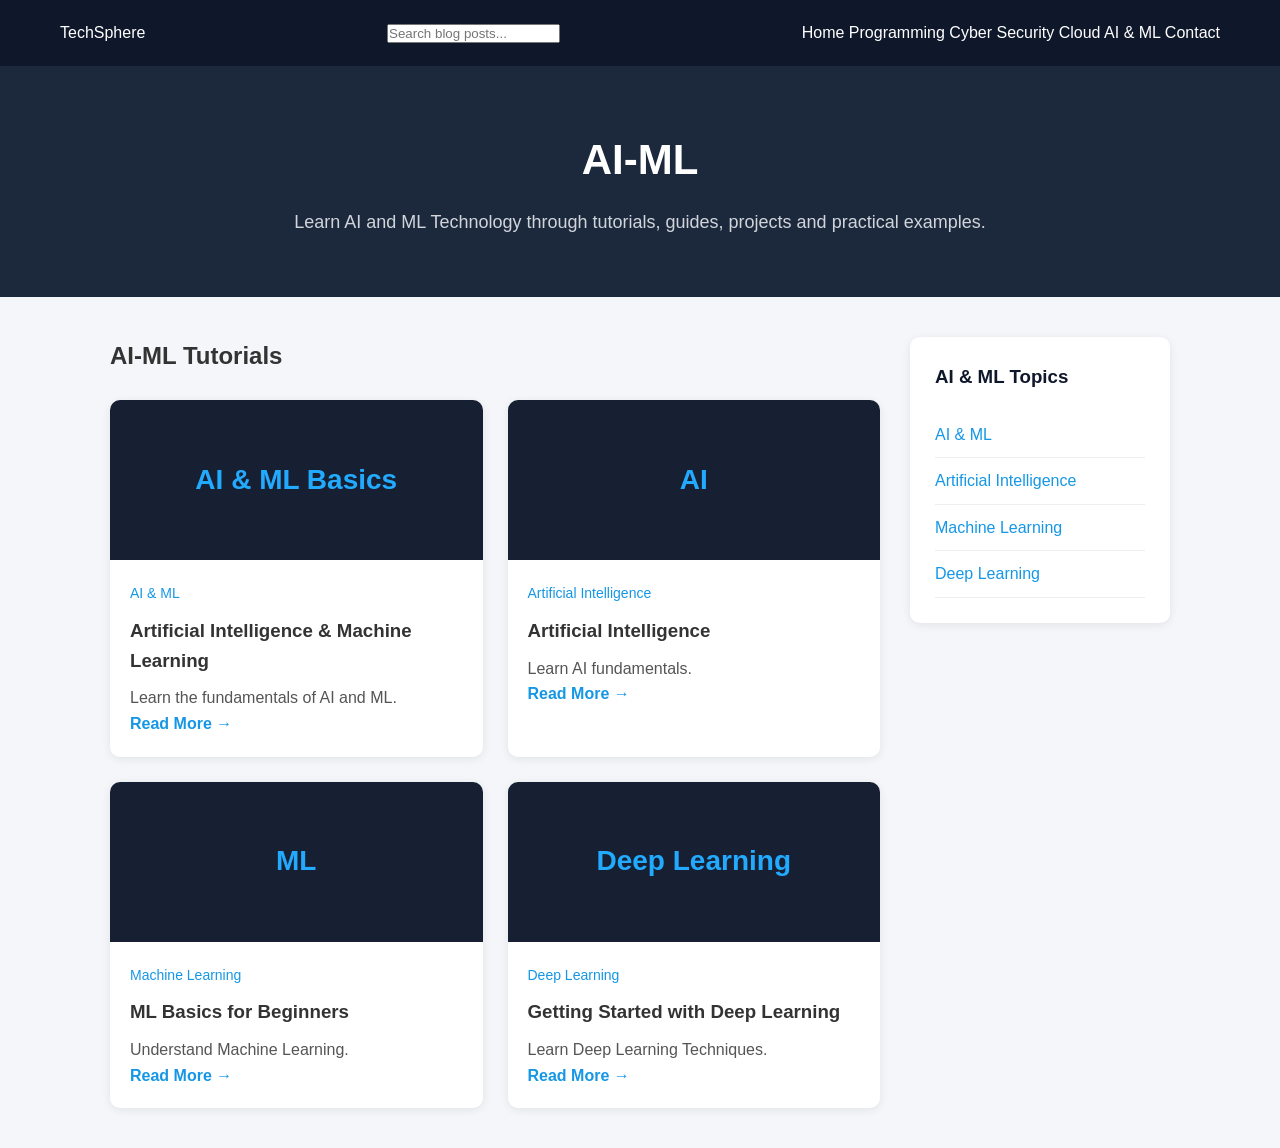
==== ai-ml.html @ a75fac4f "Added AI-ML section and styled it." ====
<!DOCTYPE html>
<html lang="en">

<head>
    <meta charset="UTF-8">
    <meta name="viewport" content="width=device-width, initial-scale=1.0">

    <title>Cloud | TechSphere</title>

    <link rel="stylesheet" href="/css/style.css">
    <link rel="stylesheet" href="/css/ai-ml.css">
</head>

<body>

    <!-- HEADER -->
    <header class="header">

        <div class="logo">
            TechSphere
        </div>

        <div class="search-box">
            <input type="text" placeholder="Search blog posts...">
        </div>

        <nav class="navbar">
            <a href="index.html">Home</a>
            <a href="programming.html" class="active">Programming</a>
            <a href="cybersecurity.html">Cyber Security</a>
            <a href="cloud.html">Cloud</a>
            <a href="ai-ml.html">AI & ML</a>
            <a href="contact.html">Contact</a>
        </nav>

    </header>


    <!-- AI-ML CONTENT -->
    <main>

        <section class="aiml-hero">
            <h1>AI-ML</h1>

            <p>
                Learn AI and ML Technology through tutorials, guides,
                projects and practical examples.
            </p>
        </section>


        <section class="aiml-section">

            <div class="aiml-main">

                <h2>AI-ML Tutorials</h2>

                <div class="article-grid">
                
                    <article class="article-card">
                        <div class="article-image">
                            AI & ML Basics
                        </div>

                        <div class="article-content">
                            <span>AI & ML </span>

                            <h3>
                                Artificial Intelligence & Machine Learning
                            </h3>

                            <p>
                                Learn the fundamentals of AI and ML.
                            </p>

                            <a href="#">Read More →</a>
                        </div>
                    </article>


                    <article class="article-card">
                        <div class="article-image">
                            AI
                        </div>

                        <div class="article-content">
                            <span>Artificial Intelligence</span>

                            <h3>
                                Artificial Intelligence
                            </h3>

                            <p>
                                Learn AI fundamentals.
                                
                            </p>

                            <a href="#">Read More →</a>
                        </div>
                    </article>


                    <article class="article-card">
                        <div class="article-image">
                            ML
                        </div>

                        <div class="article-content">
                            <span>Machine Learning</span>

                            <h3>
                                ML Basics for Beginners
                            </h3>

                            <p>
                                Understand Machine Learning.
                            </p>

                            <a href="#">Read More →</a>
                        </div>
                    </article>


                    <article class="article-card">
                        <div class="article-image">
                            Deep Learning
                        </div>

                        <div class="article-content">
                            <span>Deep Learning</span>

                            <h3>
                                Getting Started with Deep Learning
                            </h3>

                            <p>
                                Learn Deep Learning Techniques.
                                
                            </p>

                            <a href="#">Read More →</a>
                        </div>
                    </article>

                </div>

            </div>


            <aside class="aiml-sidebar">

                <h3>AI & ML Topics</h3>

                <a href="#">AI & ML</a>
                <a href="#">Artificial Intelligence</a>
                <a href="#">Machine Learning</a>
                <a href="#">Deep Learning</a>

            </aside>

        </section>

    </main>

</body>
</html>
---- css/style.css ----
*{
            margin:0;
            padding:0;
            box-sizing:border-box;
            font-family:Arial, Helvetica, sans-serif;
        }

        body{
            background:#f4f6f9;
            color:#333;
            line-height:1.6;
        }

        header{
            background:#0f172a;
            color:#fff;
            padding:20px 60px;
            display:flex;
            justify-content:space-between;
            align-items:center;
        }

        header h1{
            color:#38bdf8;
        }

        nav ul{
            list-style:none;
            display:flex;
            gap:20px;
        }

        nav a{
            text-decoration:none;
            color:#fff;
            transition:0.3s;
        }

        nav a:hover{
            color:#38bdf8;
        }

        .hero{
            background:linear-gradient(to right,#1e293b,#0f172a);
            color:white;
            text-align:center;
            padding:80px 20px;
        }

        .hero h2{
            font-size:42px;
            margin-bottom:15px;
        }

        .hero p{
            font-size:18px;
            max-width:700px;
            margin:auto;
        }

        .container{
            width:90%;
            max-width:1200px;
            margin:40px auto;
            display:grid;
            grid-template-columns:3fr 1fr;
            gap:30px;
        }

        .blog-post{
            background:white;
            margin-bottom:25px;
            border-radius:10px;
            overflow:hidden;
            box-shadow:0 3px 8px rgba(0,0,0,.1);
        }

        .blog-post img{
            width:100%;
            height:250px;
            object-fit:cover;
        }

        .content{
            padding:20px;
        }

        .content h3{
            margin-bottom:10px;
            color:#0f172a;
        }

        .content p{
            margin-bottom:15px;
        }

        .btn{
            display:inline-block;
            background:#0ea5e9;
            color:white;
            padding:10px 20px;
            border-radius:5px;
            text-decoration:none;
        }

        .btn:hover{
            background:#0284c7;
        }

        aside{
            background:white;
            padding:20px;
            border-radius:10px;
            box-shadow:0 3px 8px rgba(0,0,0,.1);
            height:fit-content;
        }

        aside h3{
            margin-bottom:15px;
            color:#0f172a;
        }

        aside ul{
            list-style:none;
        }

        aside li{
            margin:12px 0;
        }

        aside a{
            text-decoration:none;
            color:#0ea5e9;
        }

        footer{
            background:#0f172a;
            color:white;
            text-align:center;
            padding:20px;
            margin-top:40px;
        }

        @media(max-width:768px){

            .container{
                grid-template-columns:1fr;
            }

            header{
                flex-direction:column;
                gap:15px;
            }

            nav ul{
                flex-wrap:wrap;
                justify-content:center;
            }

            .hero h2{
                font-size:30px;
            }

        }

        /* Container sizing */
.search-container {
  max-width: 500px;
  margin: 30px auto;
  padding: 0 15px;
}

/* Search Input Styling */
#blog-search {
  width: 100%;
  font-size: 16px;
  border: 2px solid #ddd;
  border-radius: 25px; /* Rounded corners */
  outline: none;
  transition: all 0.3s ease;
  box-sizing: border-box;
}

/* Highlight border on click */
#blog-search:focus {
  border-color: #007bff;
  box-shadow: 0 0 8px rgba(0, 123, 255, 0.2);
}
---- css/ai-ml.css ----
.aiml-hero {
    background: #1c293d;
    color: white;
    text-align: center;
    padding: 60px 20px;
}

.aiml-hero h1 {
    font-size: 42px;
    margin-bottom: 15px;
}

.aiml-hero p {
    font-size: 18px;
    color: #d1d5db;
}


.aiml-section {
    max-width: 1100px;
    margin: 40px auto;
    padding: 0 20px;

    display: grid;
    grid-template-columns: 1fr 260px;
    gap: 30px;
}


.aiml-main h2 {
    margin-bottom: 25px;
}


.article-grid {
    display: grid;
    grid-template-columns: repeat(2, 1fr);
    gap: 25px;
}


.article-card {
    background: white;
    border-radius: 10px;
    overflow: hidden;
    box-shadow: 0 2px 10px rgba(0, 0, 0, 0.08);
}


.article-image {
    height: 160px;
    background: #172033;
    color: #22aaff;

    display: flex;
    align-items: center;
    justify-content: center;

    font-size: 28px;
    font-weight: bold;
}


.article-content {
    padding: 20px;
}


.article-content span {
    color: #1597e5;
    font-size: 14px;
}


.article-content h3 {
    margin: 10px 0;
}


.article-content p {
    color: #555;
    line-height: 1.6;
}


.article-content a {
    color: #1597e5;
    text-decoration: none;
    font-weight: 600;
}


.aiml-sidebar {
    background: white;
    padding: 25px;
    border-radius: 10px;
    height: fit-content;

    box-shadow: 0 2px 10px rgba(0, 0, 0, 0.08);
}


.aiml-sidebar h3 {
    margin-bottom: 20px;
}


.aiml-sidebar a {
    display: block;
    color: #1597e5;
    text-decoration: none;
    padding: 10px 0;
    border-bottom: 1px solid #eee;
}


@media (max-width: 800px) {

    .aiml-section {
        grid-template-columns: 1fr;
    }

    .article-grid {
        grid-template-columns: 1fr;
    }

}
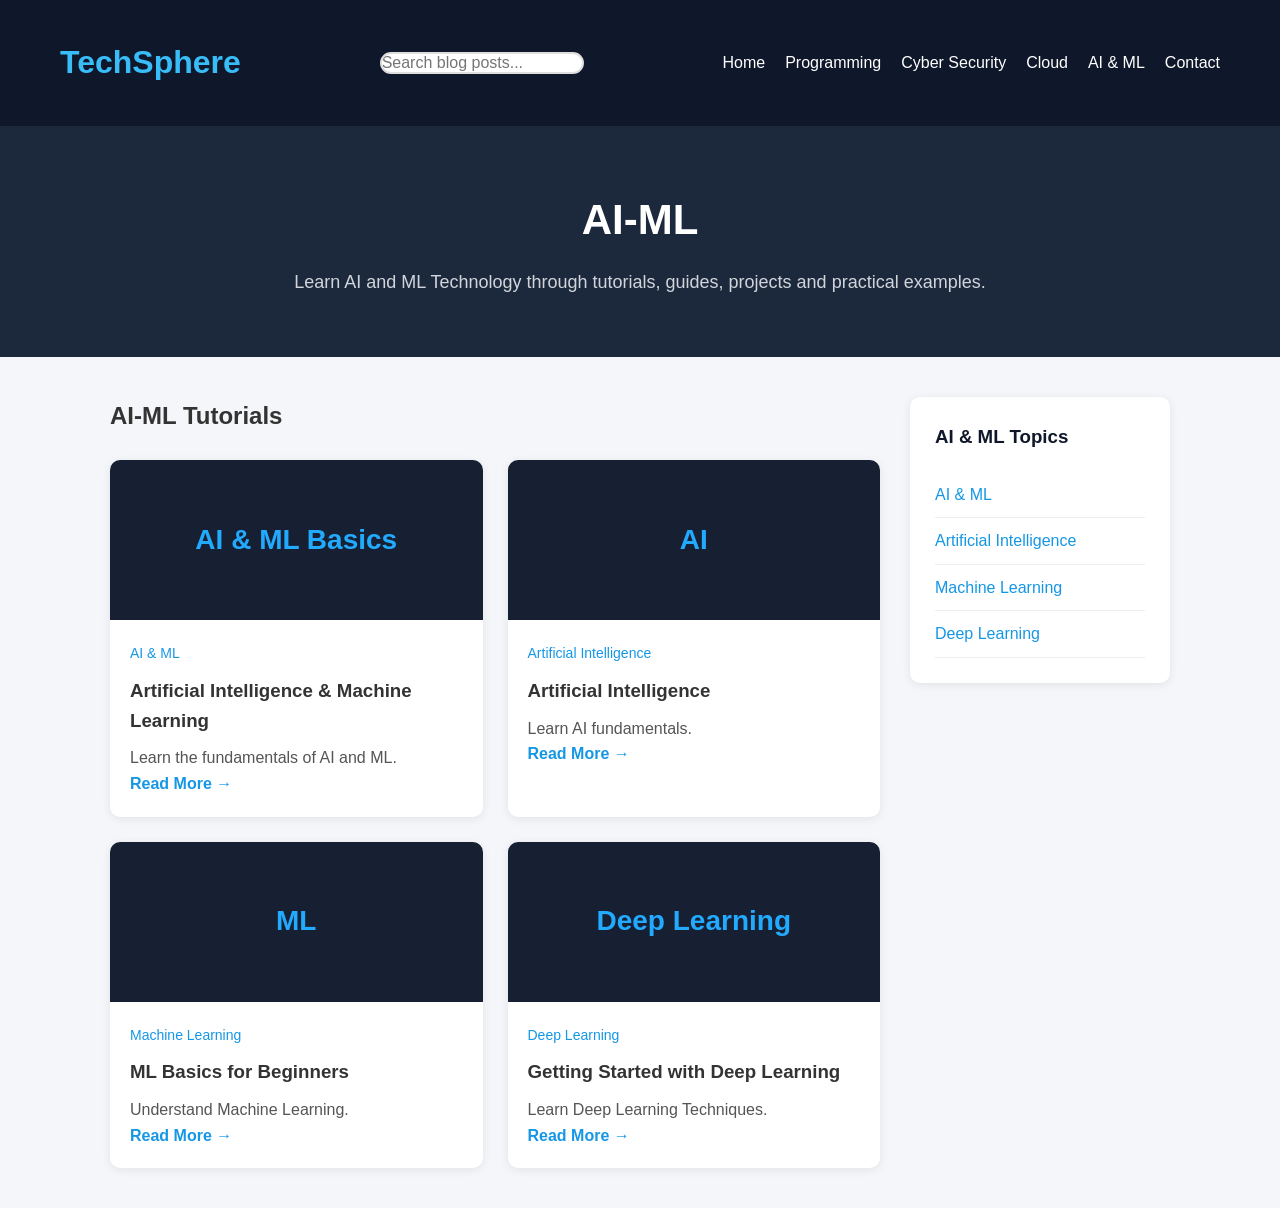
==== commit 25921187: "Fixed header styling" ====
--- a/ai-ml.html
+++ b/ai-ml.html
@@ -14,27 +14,24 @@
 <body>
 
     <!-- HEADER -->
-    <header class="header">
+    <header>
 
-        <div class="logo">
-            TechSphere
-        </div>
+    <h1>TechSphere</h1>
+<div class="search-container">
+  <input type="text" id="blog-search" placeholder="Search blog posts..." onkeyup="filterPosts()">
+</div>
+    <nav>
+        <ul>
+            <li><a href="#">Home</a></li>
+            <li><a href="/programming.html">Programming</a></li>
+            <li><a href="/cybersecurity.html">Cyber Security</a></li>
+            <li><a href="/cloud.html">Cloud</a></li>
+            <li><a href="/ai-ml.html">AI & ML</a></li>
+            <li><a href="/contact.html">Contact</a></li>
+        </ul>
+    </nav>
 
-        <div class="search-box">
-            <input type="text" placeholder="Search blog posts...">
-        </div>
-
-        <nav class="navbar">
-            <a href="index.html">Home</a>
-            <a href="programming.html" class="active">Programming</a>
-            <a href="cybersecurity.html">Cyber Security</a>
-            <a href="cloud.html">Cloud</a>
-            <a href="ai-ml.html">AI & ML</a>
-            <a href="contact.html">Contact</a>
-        </nav>
-
-    </header>
-
+</header>
 
     <!-- AI-ML CONTENT -->
     <main>
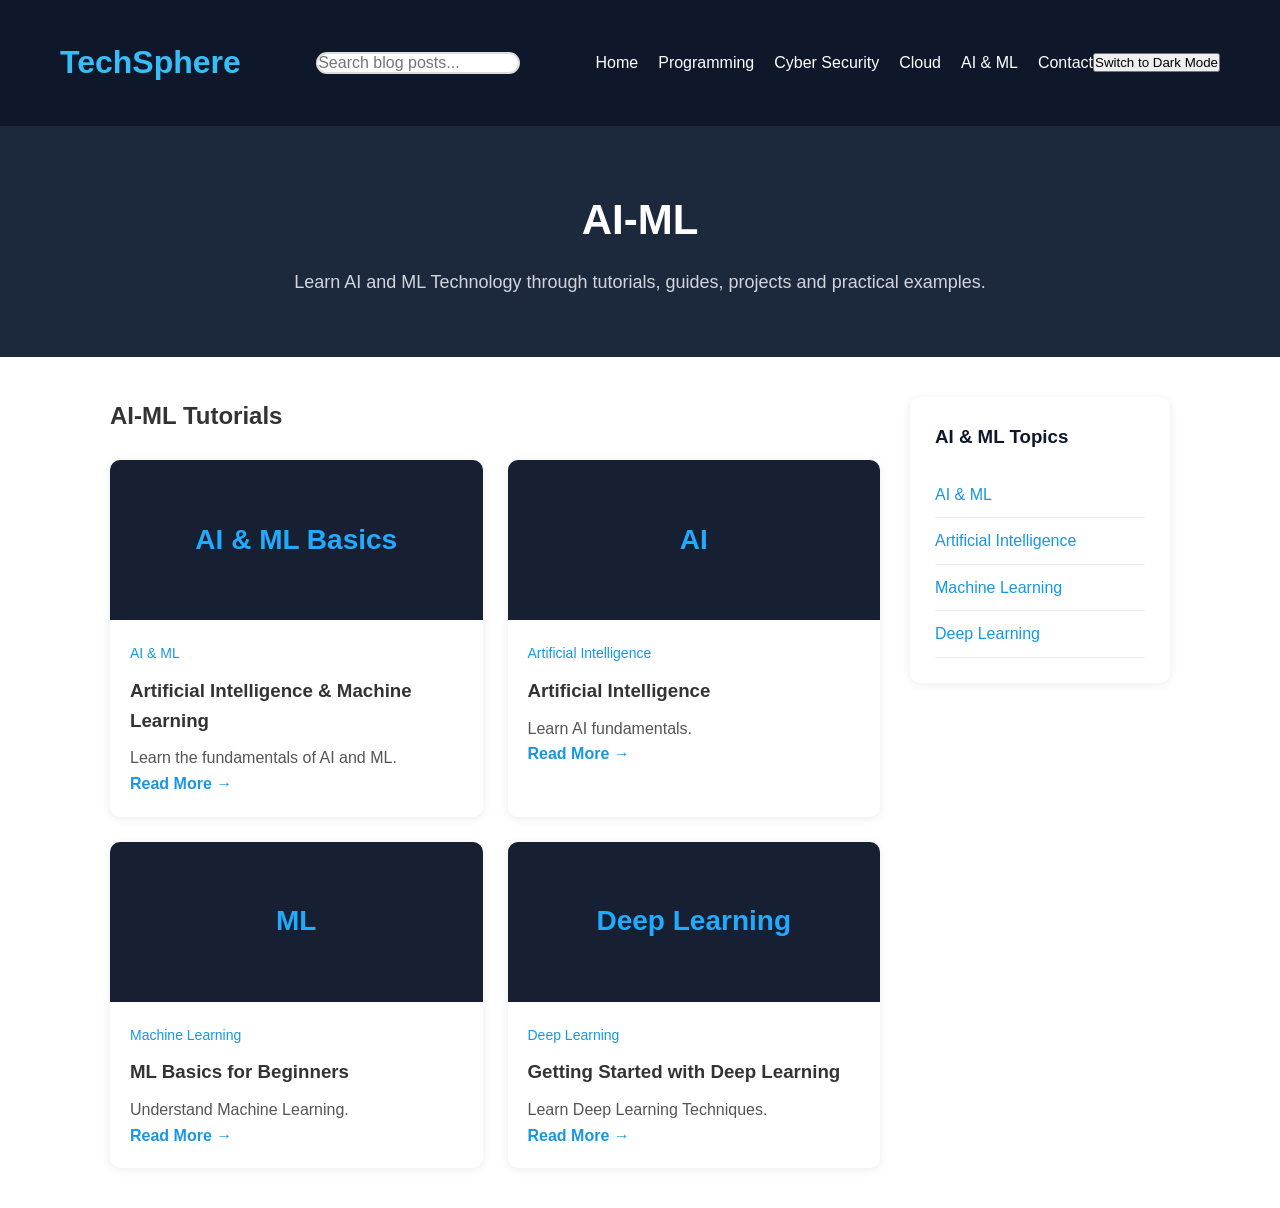
==== commit 0e046eca: "Dark Mode feature implementation phase 1" ====
--- a/ai-ml.html
+++ b/ai-ml.html
@@ -30,6 +30,7 @@
             <li><a href="/contact.html">Contact</a></li>
         </ul>
     </nav>
+<button id="theme-toggle">Switch to Dark Mode</button>
 
 </header>
 
@@ -158,6 +159,6 @@
         </section>
 
     </main>
-
+ <script src="js/switch_theme.js"></script>
 </body>
 </html>
--- a/css/style.css
+++ b/css/style.css
@@ -188,3 +188,19 @@
   box-shadow: 0 0 8px rgba(0, 123, 255, 0.2);
 }
 
+/* dark mode light mode */
+:root {
+  --bg-color: #ffffff;
+  --text-color: #333333;
+}
+
+body.dark-mode {
+  --bg-color: #222222;
+  --text-color: #e6e6e6;
+}
+
+body {
+  background-color: var(--bg-color);
+  color: var(--text-color);
+  transition: background-color 0.3s, color 0.3s;
+}
